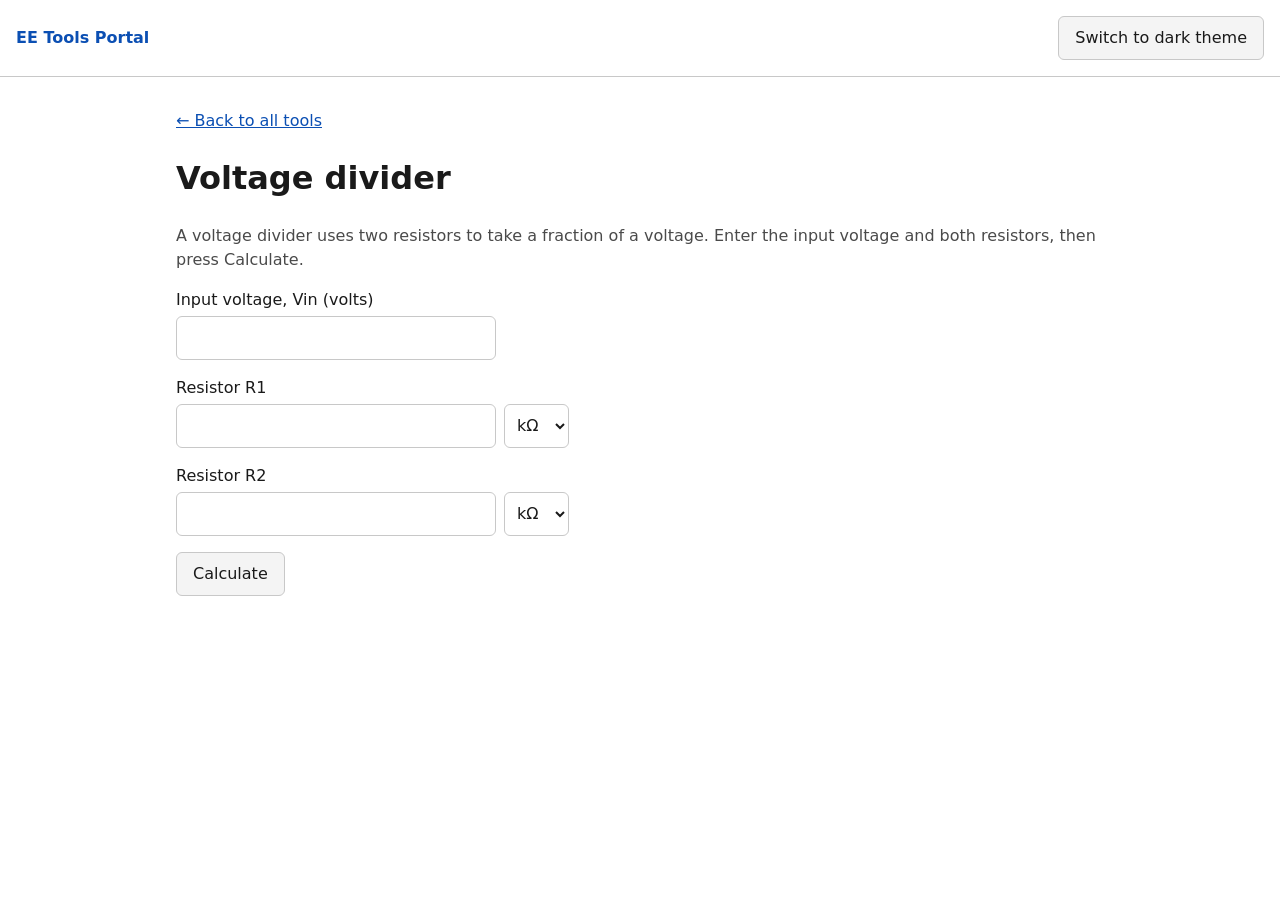
==== tools/voltage-divider.html @ 2ca76626 "Replace placeholder with voltage divider tool Co-Authored-By: Claude Sonnet 5.5 <noreply@anthropic.c" ====
<!DOCTYPE html>
<html lang="en" data-theme="light">
<head>
  <meta charset="utf-8">
  <meta name="viewport" content="width=device-width, initial-scale=1">
  <title>Voltage divider | EE Tools Portal</title>
  <link rel="stylesheet" href="../css/style.css">
  <script src="../js/theme.js"></script>
  <script src="../js/voltage-divider.js" defer></script>
</head>
<body>
  <header class="site-header">
    <a href="../index.html">EE Tools Portal</a>
    <button id="theme-toggle" type="button">Switch to dark theme</button>
  </header>
  <main>
    <p><a href="../index.html">&larr; Back to all tools</a></p>
    <h1>Voltage divider</h1>
    <p class="muted">A voltage divider uses two resistors to take a fraction of a voltage. Enter the input voltage and both resistors, then press Calculate.</p>

    <form id="divider-form" novalidate>
      <div class="field">
        <label for="vin">Input voltage, Vin (volts)</label>
        <input id="vin" type="number" step="any" inputmode="decimal">
      </div>

      <div class="field">
        <label for="r1">Resistor R1</label>
        <div class="field-row">
          <input id="r1" type="number" step="any" inputmode="decimal">
          <select id="r1-unit" aria-label="R1 unit">
            <option value="1">&Omega;</option>
            <option value="1000" selected>k&Omega;</option>
            <option value="1000000">M&Omega;</option>
          </select>
        </div>
      </div>

      <div class="field">
        <label for="r2">Resistor R2</label>
        <div class="field-row">
          <input id="r2" type="number" step="any" inputmode="decimal">
          <select id="r2-unit" aria-label="R2 unit">
            <option value="1">&Omega;</option>
            <option value="1000" selected>k&Omega;</option>
            <option value="1000000">M&Omega;</option>
          </select>
        </div>
      </div>

      <button type="submit">Calculate</button>
    </form>

    <div id="result" class="result" aria-live="polite"></div>
  </main>
</body>
</html>
---- css/style.css ----
:root {
  --bg: #ffffff;
  --text: #1a1a1a;
  --muted: #4a4a4a;
  --card-bg: #f4f4f4;
  --border: #c8c8c8;
  --link: #0b4fb3;
}

:root[data-theme="dark"] {
  --bg: #161616;
  --text: #f0f0f0;
  --muted: #c4c4c4;
  --card-bg: #242424;
  --border: #4a4a4a;
  --link: #8ab8ff;
}

* {
  box-sizing: border-box;
}

body {
  margin: 0;
  font-family: system-ui, sans-serif;
  line-height: 1.5;
  background: var(--bg);
  color: var(--text);
}

a {
  color: var(--link);
}

.site-header {
  display: flex;
  flex-wrap: wrap;
  align-items: center;
  justify-content: space-between;
  gap: 0.75rem;
  padding: 1rem;
  border-bottom: 1px solid var(--border);
}

.site-header a {
  font-weight: bold;
  text-decoration: none;
}

main {
  max-width: 60rem;
  margin: 0 auto;
  padding: 1rem;
}

.muted {
  color: var(--muted);
}

button,
.card {
  font: inherit;
  color: inherit;
}

button {
  min-height: 44px;
  padding: 0.5rem 1rem;
  background: var(--card-bg);
  border: 1px solid var(--border);
  border-radius: 6px;
  cursor: pointer;
}

.tool-grid {
  display: grid;
  grid-template-columns: 1fr;
  gap: 1rem;
  padding: 0;
  list-style: none;
}

.card {
  display: block;
  height: 100%;
  padding: 1rem;
  background: var(--card-bg);
  border: 1px solid var(--border);
  border-radius: 6px;
  text-decoration: none;
}

.card h2 {
  margin: 0 0 0.25rem;
  font-size: 1.1rem;
}

.card p {
  margin: 0;
  color: var(--muted);
}

a:focus-visible,
button:focus-visible {
  outline: 3px solid var(--link);
  outline-offset: 2px;
}

@media (min-width: 600px) {
  .tool-grid {
    grid-template-columns: repeat(2, 1fr);
  }
}

@media (min-width: 900px) {
  .tool-grid {
    grid-template-columns: repeat(3, 1fr);
  }
}

.field {
  margin-bottom: 1rem;
}

.field label {
  display: block;
  margin-bottom: 0.25rem;
}

.field-row {
  display: flex;
  gap: 0.5rem;
}

input,
select {
  min-height: 44px;
  padding: 0.5rem;
  font: inherit;
  color: var(--text);
  background: var(--bg);
  border: 1px solid var(--border);
  border-radius: 6px;
}

input {
  width: 100%;
  max-width: 20rem;
}

.field-row input {
  flex: 1;
}

.result {
  margin-top: 1.5rem;
}

.result:not(:empty) {
  padding: 1rem;
  background: var(--card-bg);
  border: 1px solid var(--border);
  border-radius: 6px;
}

.result p {
  margin: 0 0 0.5rem;
}

.result p:last-child {
  margin-bottom: 0;
}

input:focus-visible,
select:focus-visible {
  outline: 3px solid var(--link);
  outline-offset: 2px;
}
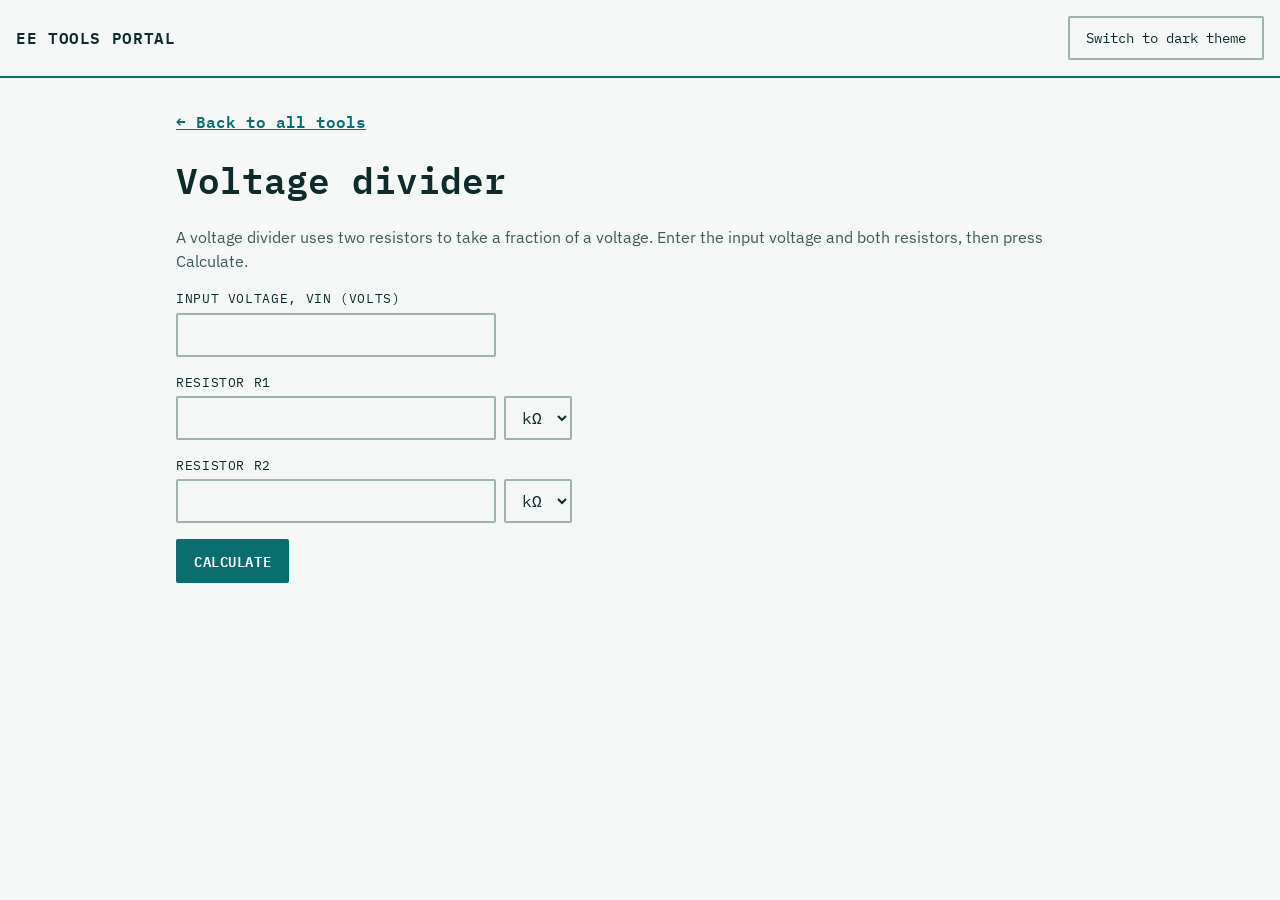
==== commit 3f624e92: "Apply Blueprint design direction and document it in CLAUDE.md Co-Authored-By: Claude Sonnet 5.5 <nor" ====
--- a/tools/voltage-divider.html
+++ b/tools/voltage-divider.html
@@ -5,6 +5,8 @@
   <meta name="viewport" content="width=device-width, initial-scale=1">
   <title>Voltage divider | EE Tools Portal</title>
   <link rel="stylesheet" href="../css/style.css">
+  <link rel="preconnect" href="https://fonts.googleapis.com">
+  <link rel="stylesheet" href="https://fonts.googleapis.com/css2?family=IBM+Plex+Mono:wght@400;600&family=IBM+Plex+Sans:wght@400;600&display=swap">
   <script src="../js/theme.js"></script>
   <script src="../js/voltage-divider.js" defer></script>
 </head>
@@ -14,7 +16,7 @@
     <button id="theme-toggle" type="button">Switch to dark theme</button>
   </header>
   <main>
-    <p><a href="../index.html">&larr; Back to all tools</a></p>
+    <p><a class="back-link" href="../index.html">&larr; Back to all tools</a></p>
     <h1>Voltage divider</h1>
     <p class="muted">A voltage divider uses two resistors to take a fraction of a voltage. Enter the input voltage and both resistors, then press Calculate.</p>
 
--- a/css/style.css
+++ b/css/style.css
@@ -1,19 +1,35 @@
+/* Design direction: Blueprint. Tokens are documented in CLAUDE.md. */
 :root {
-  --bg: #ffffff;
-  --text: #1a1a1a;
-  --muted: #4a4a4a;
-  --card-bg: #f4f4f4;
-  --border: #c8c8c8;
-  --link: #0b4fb3;
+  --bg: #f4f7f6;
+  --surface: #ffffff;
+  --border: #9db2af;
+  --text: #0e2a2b;
+  --muted: #3f5a5b;
+  --accent: #0b6e6e;
+  --on-accent: #ffffff;
+  --error: #a12626;
+
+  --font-mono: "IBM Plex Mono", ui-monospace, "Courier New", monospace;
+  --font-body: "IBM Plex Sans", system-ui, sans-serif;
+
+  --space-1: 0.25rem;
+  --space-2: 0.5rem;
+  --space-3: 1rem;
+  --space-4: 1.5rem;
+  --space-5: 2rem;
+  --radius: 2px;
+  --border-width: 2px;
 }
 
 :root[data-theme="dark"] {
-  --bg: #161616;
-  --text: #f0f0f0;
-  --muted: #c4c4c4;
-  --card-bg: #242424;
-  --border: #4a4a4a;
-  --link: #8ab8ff;
+  --bg: #0a1c26;
+  --surface: #11293a;
+  --border: #3d6179;
+  --text: #e6f4f4;
+  --muted: #9fc0c8;
+  --accent: #4fd1c5;
+  --on-accent: #04202a;
+  --error: #ff9a9a;
 }
 
 * {
@@ -22,14 +38,25 @@
 
 body {
   margin: 0;
-  font-family: system-ui, sans-serif;
+  font-family: var(--font-body);
   line-height: 1.5;
   background: var(--bg);
   color: var(--text);
 }
 
 a {
-  color: var(--link);
+  color: var(--accent);
+}
+
+h1,
+h2 {
+  font-family: var(--font-mono);
+  font-weight: 600;
+  line-height: 1.2;
+}
+
+h1 {
+  font-size: 1.75rem;
 }
 
 .site-header {
@@ -37,45 +64,78 @@
   flex-wrap: wrap;
   align-items: center;
   justify-content: space-between;
-  gap: 0.75rem;
-  padding: 1rem;
-  border-bottom: 1px solid var(--border);
+  gap: var(--space-3);
+  padding: var(--space-3);
+  border-bottom: var(--border-width) solid var(--accent);
 }
 
 .site-header a {
-  font-weight: bold;
+  font-family: var(--font-mono);
+  font-weight: 600;
+  letter-spacing: 0.04em;
+  text-transform: uppercase;
   text-decoration: none;
+  color: var(--text);
 }
 
 main {
   max-width: 60rem;
   margin: 0 auto;
-  padding: 1rem;
+  padding: var(--space-3);
 }
 
 .muted {
   color: var(--muted);
 }
 
+.back-link {
+  font-family: var(--font-mono);
+  font-weight: 600;
+}
+
 button,
-.card {
+input,
+select {
+  min-height: 44px;
   font: inherit;
-  color: inherit;
+  color: var(--text);
+  border: var(--border-width) solid var(--border);
+  border-radius: var(--radius);
 }
 
 button {
-  min-height: 44px;
-  padding: 0.5rem 1rem;
-  background: var(--card-bg);
-  border: 1px solid var(--border);
-  border-radius: 6px;
+  padding: var(--space-2) var(--space-3);
+  font-family: var(--font-mono);
+  font-size: 0.9rem;
+  background: transparent;
   cursor: pointer;
+}
+
+button[type="submit"] {
+  font-weight: 600;
+  letter-spacing: 0.04em;
+  text-transform: uppercase;
+  color: var(--on-accent);
+  background: var(--accent);
+  border-color: var(--accent);
+}
+
+input,
+select {
+  padding: var(--space-2) 0.75rem;
+  font-family: var(--font-mono);
+  background: var(--bg);
+}
+
+input {
+  width: 100%;
+  max-width: 20rem;
 }
 
 .tool-grid {
   display: grid;
   grid-template-columns: 1fr;
-  gap: 1rem;
+  gap: var(--space-3);
   padding: 0;
   list-style: none;
 }
@@ -83,15 +143,16 @@
 .card {
   display: block;
   height: 100%;
-  padding: 1rem;
-  background: var(--card-bg);
-  border: 1px solid var(--border);
-  border-radius: 6px;
+  padding: var(--space-4);
+  color: var(--text);
+  background: var(--surface);
+  border: var(--border-width) solid var(--accent);
+  border-radius: var(--radius);
   text-decoration: none;
 }
 
 .card h2 {
-  margin: 0 0 0.25rem;
+  margin: 0 0 var(--space-1);
   font-size: 1.1rem;
 }
 
@@ -100,9 +161,59 @@
   color: var(--muted);
 }
 
+.field {
+  margin-bottom: var(--space-3);
+}
+
+.field label {
+  display: block;
+  margin-bottom: var(--space-1);
+  font-family: var(--font-mono);
+  font-size: 0.8rem;
+  letter-spacing: 0.05em;
+  text-transform: uppercase;
+}
+
+.field-row {
+  display: flex;
+  gap: var(--space-2);
+}
+
+.field-row input {
+  flex: 1;
+}
+
+.result {
+  margin-top: var(--space-4);
+}
+
+.result:not(:empty) {
+  padding: var(--space-3);
+  font-family: var(--font-mono);
+  background: var(--surface);
+  border: var(--border-width) solid var(--border);
+  border-left: 6px solid var(--accent);
+  border-radius: var(--radius);
+}
+
+.result.error:not(:empty) {
+  color: var(--error);
+  border-left-color: var(--error);
+}
+
+.result p {
+  margin: 0 0 var(--space-2);
+}
+
+.result p:last-child {
+  margin-bottom: 0;
+}
+
 a:focus-visible,
-button:focus-visible {
-  outline: 3px solid var(--link);
+button:focus-visible,
+input:focus-visible,
+select:focus-visible {
+  outline: 3px solid var(--accent);
   outline-offset: 2px;
 }
 
@@ -113,66 +224,11 @@
 }
 
 @media (min-width: 900px) {
+  h1 {
+    font-size: 2.25rem;
+  }
+
   .tool-grid {
     grid-template-columns: repeat(3, 1fr);
   }
 }
-
-.field {
-  margin-bottom: 1rem;
-}
-
-.field label {
-  display: block;
-  margin-bottom: 0.25rem;
-}
-
-.field-row {
-  display: flex;
-  gap: 0.5rem;
-}
-
-input,
-select {
-  min-height: 44px;
-  padding: 0.5rem;
-  font: inherit;
-  color: var(--text);
-  background: var(--bg);
-  border: 1px solid var(--border);
-  border-radius: 6px;
-}
-
-input {
-  width: 100%;
-  max-width: 20rem;
-}
-
-.field-row input {
-  flex: 1;
-}
-
-.result {
-  margin-top: 1.5rem;
-}
-
-.result:not(:empty) {
-  padding: 1rem;
-  background: var(--card-bg);
-  border: 1px solid var(--border);
-  border-radius: 6px;
-}
-
-.result p {
-  margin: 0 0 0.5rem;
-}
-
-.result p:last-child {
-  margin-bottom: 0;
-}
-
-input:focus-visible,
-select:focus-visible {
-  outline: 3px solid var(--link);
-  outline-offset: 2px;
-}
